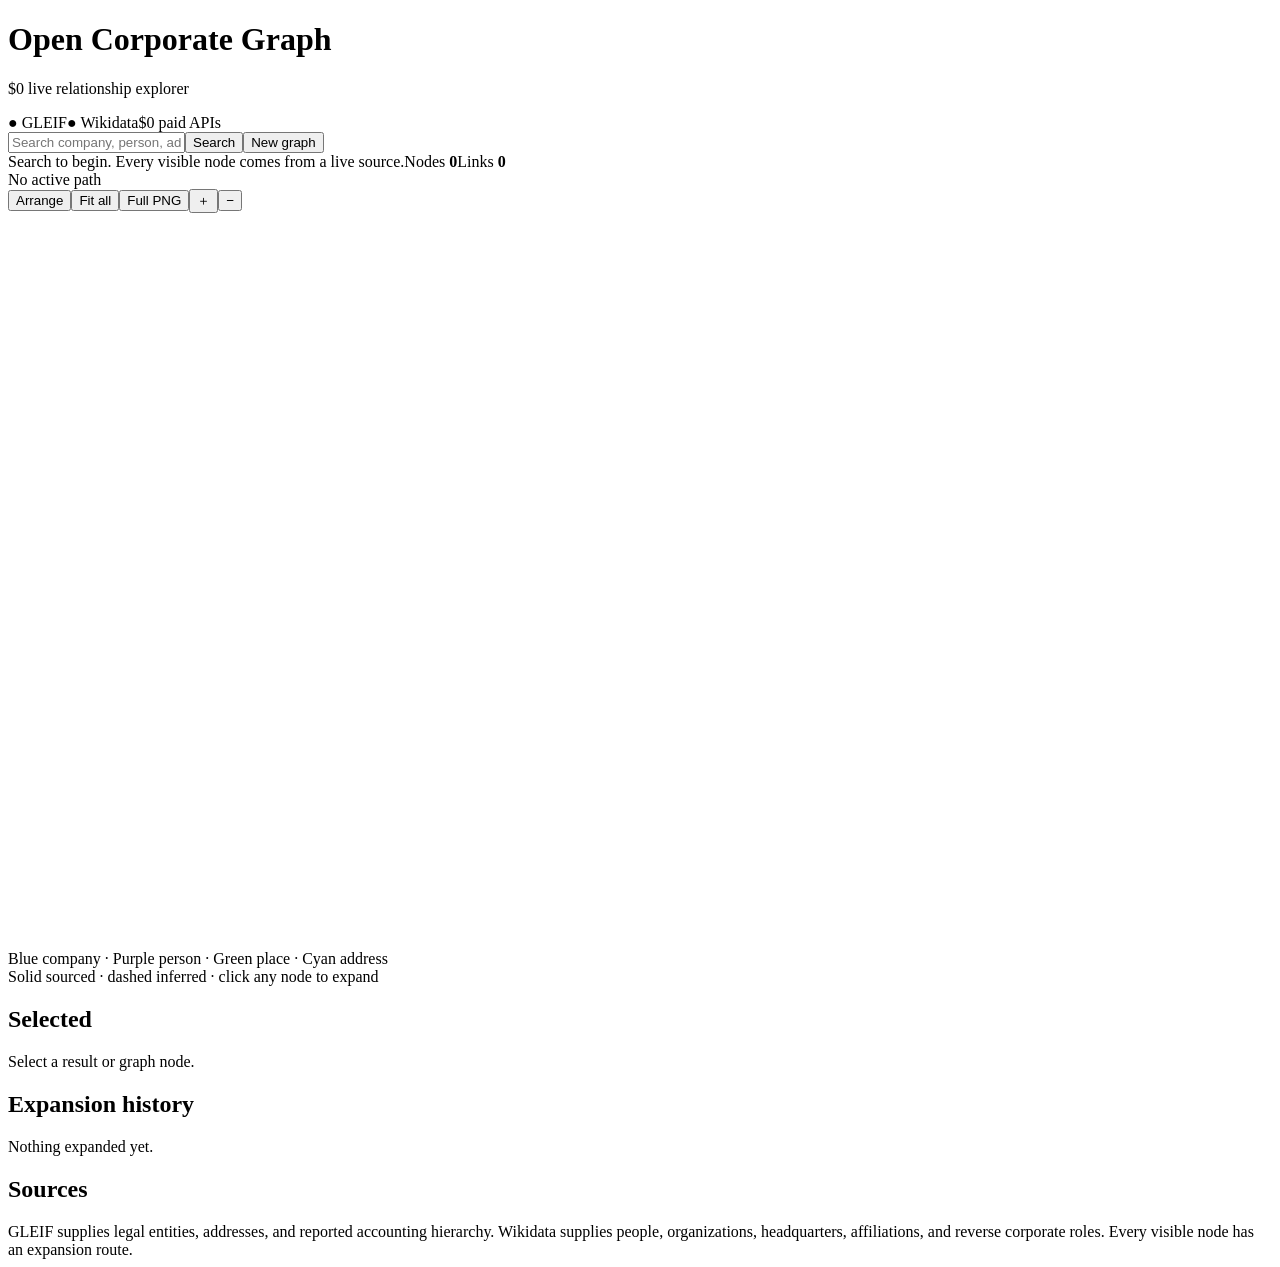
==== index.html @ 9845882f "Add live explorer shell" ====
<!doctype html><html lang="en"><head><meta charset="utf-8"><meta name="viewport" content="width=device-width,initial-scale=1"><title>Open Corporate Graph</title><link rel="stylesheet" href="app.css"></head><body><div class="app"><header><div><h1>Open Corporate Graph</h1><p>$0 live relationship explorer</p></div><div class="src"><span>● GLEIF</span><span>● Wikidata</span><span>$0 paid APIs</span></div></header><section class="search"><input id="q" autocomplete="off" placeholder="Search company, person, address, or LEI…"><button id="searchBtn" class="primary">Search</button><button id="clearBtn">New graph</button><div id="results" class="results"></div></section><div class="meta"><span id="status">Search to begin. Every visible node comes from a live source.</span><span>Nodes <b id="nodeCount">0</b></span><span>Links <b id="edgeCount">0</b></span></div><main><section class="graphPanel"><div class="graphBar"><div id="crumb">No active path</div><button id="arrangeBtn">Arrange</button><button id="fitBtn">Fit all</button><button id="shotBtn">Full PNG</button><button id="zinBtn">＋</button><button id="zoutBtn">−</button></div><svg id="graph" viewBox="0 0 1120 650"></svg><div class="legend">Blue company · Purple person · Green place · Cyan address<br>Solid sourced · dashed inferred · click any node to expand</div></section><aside><section class="panel"><h2>Selected</h2><div id="details" class="empty">Select a result or graph node.</div></section><section class="panel"><h2>Expansion history</h2><div id="history" class="history empty">Nothing expanded yet.</div></section><section class="panel"><h2>Sources</h2><div class="empty">GLEIF supplies legal entities, addresses, and reported accounting hierarchy. Wikidata supplies people, organizations, headquarters, affiliations, and reverse corporate roles. Every visible node has an expansion route.</div></section></aside></main></div><script src="app.js"></script></body></html>
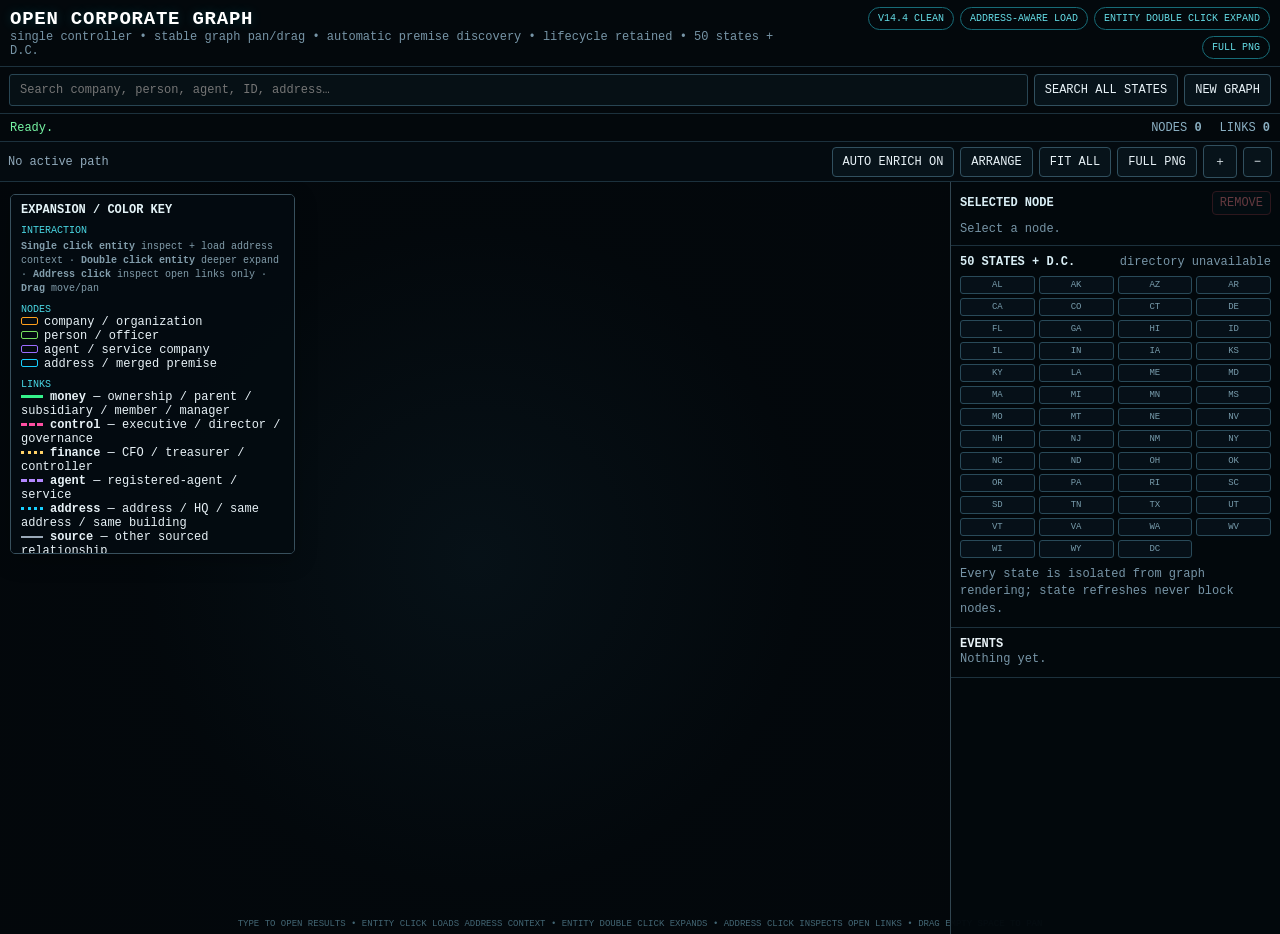
==== commit e5587b67: "Publish clean v14.4 graph explorer" ====
--- a/index.html
+++ b/index.html
@@ -1 +1,94 @@
-<!doctype html><html lang="en"><head><meta charset="utf-8"><meta name="viewport" content="width=device-width,initial-scale=1"><title>Open Corporate Graph</title><link rel="stylesheet" href="app.css"></head><body><div class="app"><header><div><h1>Open Corporate Graph</h1><p>$0 live relationship explorer</p></div><div class="src"><span>● GLEIF</span><span>● Wikidata</span><span>$0 paid APIs</span></div></header><section class="search"><input id="q" autocomplete="off" placeholder="Search company, person, address, or LEI…"><button id="searchBtn" class="primary">Search</button><button id="clearBtn">New graph</button><div id="results" class="results"></div></section><div class="meta"><span id="status">Search to begin. Every visible node comes from a live source.</span><span>Nodes <b id="nodeCount">0</b></span><span>Links <b id="edgeCount">0</b></span></div><main><section class="graphPanel"><div class="graphBar"><div id="crumb">No active path</div><button id="arrangeBtn">Arrange</button><button id="fitBtn">Fit all</button><button id="shotBtn">Full PNG</button><button id="zinBtn">＋</button><button id="zoutBtn">−</button></div><svg id="graph" viewBox="0 0 1120 650"></svg><div class="legend">Blue company · Purple person · Green place · Cyan address<br>Solid sourced · dashed inferred · click any node to expand</div></section><aside><section class="panel"><h2>Selected</h2><div id="details" class="empty">Select a result or graph node.</div></section><section class="panel"><h2>Expansion history</h2><div id="history" class="history empty">Nothing expanded yet.</div></section><section class="panel"><h2>Sources</h2><div class="empty">GLEIF supplies legal entities, addresses, and reported accounting hierarchy. Wikidata supplies people, organizations, headquarters, affiliations, and reverse corporate roles. Every visible node has an expansion route.</div></section></aside></main></div><script src="app.js"></script></body></html>+<!doctype html>
+<html lang="en">
+<head>
+<meta charset="utf-8">
+<meta name="viewport" content="width=device-width,initial-scale=1">
+<title>Open Corporate Graph v14.4 Clean Preview</title>
+<link rel="stylesheet" href="app.css">
+</head>
+<body>
+<div class="app">
+  <header>
+    <div>
+      <div class="brand">OPEN CORPORATE GRAPH</div>
+      <div class="muted">single controller • stable graph pan/drag • automatic premise discovery • lifecycle retained • 50 states + D.C.</div>
+    </div>
+    <div class="chips">
+      <span class="chip">V14.4 CLEAN</span>
+      <span class="chip">ADDRESS-AWARE LOAD</span>
+      <span class="chip">ENTITY DOUBLE CLICK EXPAND</span>
+      <span class="chip">FULL PNG</span>
+    </div>
+  </header>
+
+  <div class="search" id="searchWrap">
+    <input id="q" autocomplete="off" spellcheck="false" placeholder="Search company, person, agent, ID, address…">
+    <button id="go">SEARCH ALL STATES</button>
+    <button id="clear">NEW GRAPH</button>
+    <div id="results" class="results"></div>
+  </div>
+
+  <div class="meta">
+    <span id="status">Ready.</span>
+    <span>NODES <b id="nc">0</b></span>
+    <span>LINKS <b id="ec">0</b></span>
+  </div>
+
+  <div class="work">
+    <div class="bar">
+      <div id="crumb">No active path</div>
+      <button id="auto">AUTO ENRICH ON</button>
+      <button id="arrange">ARRANGE</button>
+      <button id="fit">FIT ALL</button>
+      <button id="png">FULL PNG</button>
+      <button id="zin">＋</button>
+      <button id="zout">−</button>
+    </div>
+
+    <svg id="graph" viewBox="0 0 1120 650" aria-label="Corporate graph"></svg>
+
+    <div class="legend">
+      <div class="legend-title">EXPANSION / COLOR KEY</div>
+      <div class="legend-section">INTERACTION</div>
+      <div class="legend-note"><b>Single click entity</b> inspect + load address context · <b>Double click entity</b> deeper expand · <b>Address click</b> inspect open links only · <b>Drag</b> move/pan</div>
+      <div class="legend-section">NODES</div>
+      <div><i class="sw company"></i>company / organization</div>
+      <div><i class="sw person"></i>person / officer</div>
+      <div><i class="sw agent"></i>agent / service company</div>
+      <div><i class="sw address-node"></i>address / merged premise</div>
+      <div class="legend-section">LINKS</div>
+      <div><i class="line money"></i><b>money</b> — ownership / parent / subsidiary / member / manager</div>
+      <div><i class="line control"></i><b>control</b> — executive / director / governance</div>
+      <div><i class="line finance"></i><b>finance</b> — CFO / treasurer / controller</div>
+      <div><i class="line agentlink"></i><b>agent</b> — registered-agent / service</div>
+      <div><i class="line address"></i><b>address</b> — address / HQ / same address / same building</div>
+      <div><i class="line source"></i><b>source</b> — other sourced relationship</div>
+      <div class="legend-section">EXPANSION RULE</div>
+      <div class="legend-note">Loading an entity automatically merges its physical premises and adds a limited batch of identities already attached there. Address nodes are passive junctions and never expand. Double-click entity expansion follows financial/control paths first. Same building is co-location only. Historical lifecycle states remain visible.</div>
+    </div>
+
+    <aside>
+      <section>
+        <div class="head"><b>SELECTED NODE</b><button id="remove" disabled>REMOVE</button></div>
+        <div id="details" class="muted">Select a node.</div>
+      </section>
+      <section>
+        <div class="head"><b>50 STATES + D.C.</b><span id="coverageSummary" class="muted">51 ready</span></div>
+        <div id="stategrid" class="stategrid"></div>
+        <div id="backend" class="muted backend">Every state is isolated from graph rendering; state refreshes never block nodes.</div>
+      </section>
+      <section>
+        <b>EVENTS</b>
+        <div id="hist" class="hist muted">Nothing yet.</div>
+      </section>
+    </aside>
+
+    <div class="hint">TYPE TO OPEN RESULTS • ENTITY CLICK LOADS ADDRESS CONTEXT • ENTITY DOUBLE CLICK EXPANDS • ADDRESS CLICK INSPECTS OPEN LINKS • DRAG EMPTY SPACE TO PAN</div>
+  </div>
+</div>
+<script src="core.js"></script>
+<script src="graph.js"></script>
+<script src="context.js"></script>
+<script src="search.js"></script>
+</body>
+</html>
--- a/app.css
+++ b/app.css
@@ -0,0 +1,57 @@
+:root{
+  --bg:#03080c;--panel:#071118;--panel2:#0a151d;--line:#1c313d;--text:#e8f2f7;--muted:#7795a7;
+  --cyan:#18cfff;--orange:#ff9f1c;--green:#76e05f;--blue:#9b6cff;--violet:#b388ff;
+  --money:#35f28b;--control:#ff4fa3;--finance:#ffd166;--source:#9aa9b8;--danger:#ff6b77;
+}
+*{box-sizing:border-box}
+html,body{margin:0;min-height:100%;background:var(--bg);color:var(--text);font-family:ui-monospace,SFMono-Regular,Menlo,Consolas,"Liberation Mono",monospace;font-size:12px}
+button,input{font:inherit;color:inherit}
+button{background:#07131a;border:1px solid #31505f;border-radius:4px;padding:7px 10px;cursor:pointer}
+button:hover{border-color:var(--cyan);color:#fff}
+button:disabled{opacity:.38;cursor:not-allowed}
+.app{min-height:100vh;display:flex;flex-direction:column}
+header{min-height:50px;display:flex;align-items:center;justify-content:space-between;padding:7px 10px;border-bottom:1px solid var(--line);gap:12px}
+.brand{font-size:19px;font-weight:900;letter-spacing:.04em;color:#fff;text-shadow:0 0 12px rgba(25,215,231,.2)}
+.muted{color:var(--muted)}
+.chips{display:flex;gap:6px;flex-wrap:wrap;justify-content:flex-end}
+.chip{border:1px solid #176b77;color:#64dbe5;border-radius:20px;padding:5px 9px;font-size:10px;white-space:nowrap}
+.search{position:relative;display:grid;grid-template-columns:minmax(200px,1fr) auto auto;gap:6px;padding:7px 9px;border-bottom:1px solid var(--line)}
+.search input{width:100%;background:#061015;border:1px solid #284553;border-radius:3px;padding:8px 10px;outline:none}
+.search input:focus{border-color:var(--cyan);box-shadow:0 0 0 1px rgba(25,215,231,.12)}
+.results{display:none;position:absolute;z-index:50;left:9px;right:235px;top:42px;max-height:420px;overflow:auto;background:#071018;border:1px solid #295464;border-radius:4px;box-shadow:0 12px 42px rgba(0,0,0,.55)}
+.results.open{display:block}
+.result{display:grid;grid-template-columns:1fr auto;gap:8px;padding:9px 10px;border-bottom:1px solid #132832;cursor:pointer}
+.result:hover,.result.active{background:#0d1c25}
+.result .name{font-weight:800;color:#e9f5f8}
+.result .sub{margin-top:3px;font-size:10px;color:#7898a9}
+.result .score{align-self:center;color:#5ed8e3;font-size:10px}
+.meta{min-height:28px;display:flex;align-items:center;gap:18px;padding:4px 10px;border-bottom:1px solid var(--line);color:#8bb0c3}
+.meta #status{flex:1;color:#76f6a4}
+.work{position:relative;flex:1;min-height:calc(100vh - 108px);display:grid;grid-template-columns:minmax(0,1fr) 330px;grid-template-rows:40px minmax(580px,1fr);overflow:hidden}
+.bar{grid-column:1/3;display:flex;align-items:center;gap:6px;border-bottom:1px solid var(--line);padding:5px 8px;background:#040b10;z-index:6}
+.bar #crumb{flex:1;min-width:80px;overflow:hidden;white-space:nowrap;text-overflow:ellipsis;color:#91aabb}
+#graph{width:100%;height:100%;min-height:580px;background:radial-gradient(circle at center,rgba(11,28,37,.45),rgba(2,7,10,.15) 55%,rgba(0,0,0,.1));touch-action:none;user-select:none;cursor:grab}
+#graph.panning{cursor:grabbing}
+aside{grid-column:2;grid-row:2;overflow:auto;border-left:1px solid #314550;background:rgba(3,9,13,.96);z-index:5}
+aside section{padding:9px;border-bottom:1px solid var(--line)}
+.head{display:flex;align-items:center;justify-content:space-between;gap:8px;margin-bottom:7px;color:#d9eef5}
+#remove{color:#ff8790;border-color:#74313a;padding:4px 7px}
+.details{line-height:1.5;word-break:break-word}
+.detail-title{font-size:14px;font-weight:900;color:#8bc8e7;margin:4px 0 6px}
+.detail-kind{font-size:10px;color:#5ed9e4;margin-bottom:7px;text-transform:uppercase}
+.kv{display:grid;grid-template-columns:95px minmax(0,1fr);gap:3px 8px;margin:4px 0}
+.kv .k{color:#5aa8bd}.kv .v{color:#a7c0ce;overflow-wrap:anywhere}
+.tags{display:flex;flex-wrap:wrap;gap:4px;margin:6px 0}.tag{border:1px solid #28505d;border-radius:12px;padding:2px 6px;color:#8bd7df;font-size:10px}.tag.hist{border-color:#885b29;color:#efbb6c}
+.source-block{margin-top:8px;padding-top:6px;border-top:1px solid #142a34}.source-name{color:#65d7e2;font-size:10px}.source-rec{color:#8da8b7;font-size:10px;margin-top:2px;overflow-wrap:anywhere}
+.stategrid{display:grid;grid-template-columns:repeat(4,1fr);gap:4px;margin-top:6px}
+.state{border:1px solid #1e5338;border-radius:3px;padding:3px 4px;text-align:center;color:#62e18d;font-size:9px;background:#04100b}
+.state.live{border-color:#1c8b69;color:#7bf7c1}.state.portal{border-color:#294a59;color:#789cac;background:#061018}.state.hit{box-shadow:inset 0 0 0 1px var(--cyan);color:#b9fbff}.state.err{border-color:#7d3640;color:#ff818b;background:#16070a}
+.backend{margin-top:8px;line-height:1.45}.hist{max-height:260px;overflow:auto;line-height:1.4}.event{padding:4px 0;border-bottom:1px solid #10242d}.event time{color:#466d7c;margin-left:4px}
+.legend{position:absolute;left:10px;top:52px;width:285px;max-height:360px;overflow:auto;background:rgba(4,11,16,.94);border:1px solid #38505d;border-radius:5px;padding:8px 10px;z-index:4;pointer-events:none;box-shadow:0 6px 22px rgba(0,0,0,.25)}
+.legend-title{font-weight:900;color:#e5f4f8}.legend-section{color:#49d6e2;font-size:10px;margin-top:8px}.legend-note{color:#829dab;font-size:10px;line-height:1.4;margin-top:4px}.sw{display:inline-block;width:17px;height:8px;border:1px solid;margin-right:6px;border-radius:2px}.sw.company{border-color:var(--orange)}.sw.person{border-color:var(--green)}.sw.agent{border-color:var(--blue)}.sw.address-node{border-color:var(--cyan)}
+.line{display:inline-block;width:22px;border-top:3px solid;margin-right:7px;vertical-align:middle}.line.money{border-color:var(--money)}.line.control{border-color:var(--control);border-top-style:dashed}.line.finance{border-color:var(--finance);border-top-style:dotted}.line.agentlink{border-color:var(--violet);border-top-style:dashed}.line.address{border-color:var(--cyan);border-top-style:dotted}.line.source{border-color:var(--source);border-top-width:2px}
+.hint{position:absolute;left:50%;bottom:5px;transform:translateX(-50%);z-index:3;font-size:9px;color:#436674;pointer-events:none;white-space:nowrap}
+.loading-dot{display:inline-block;width:6px;height:6px;border-radius:50%;background:var(--cyan);animation:pulse 1s infinite}@keyframes pulse{50%{opacity:.2}}
+.toast{position:fixed;right:12px;bottom:12px;z-index:100;background:#08151c;border:1px solid #2f5967;padding:9px 11px;border-radius:4px;box-shadow:0 8px 30px rgba(0,0,0,.5)}
+@media(max-width:1050px){.work{grid-template-columns:minmax(0,1fr) 280px}.legend{width:235px}.results{right:190px}}
+@media(max-width:760px){header{align-items:flex-start}.chips{display:none}.search{grid-template-columns:1fr auto}.search #clear{grid-column:2}.results{right:9px}.work{grid-template-columns:1fr;grid-template-rows:40px minmax(520px,65vh) auto}.bar{grid-column:1;overflow:auto}.bar #crumb{min-width:120px}.bar button{white-space:nowrap}aside{grid-column:1;grid-row:3;border-left:0;border-top:1px solid var(--line);max-height:none}.legend{top:48px;max-height:250px;width:210px}.hint{display:none}.stategrid{grid-template-columns:repeat(6,1fr)}}
